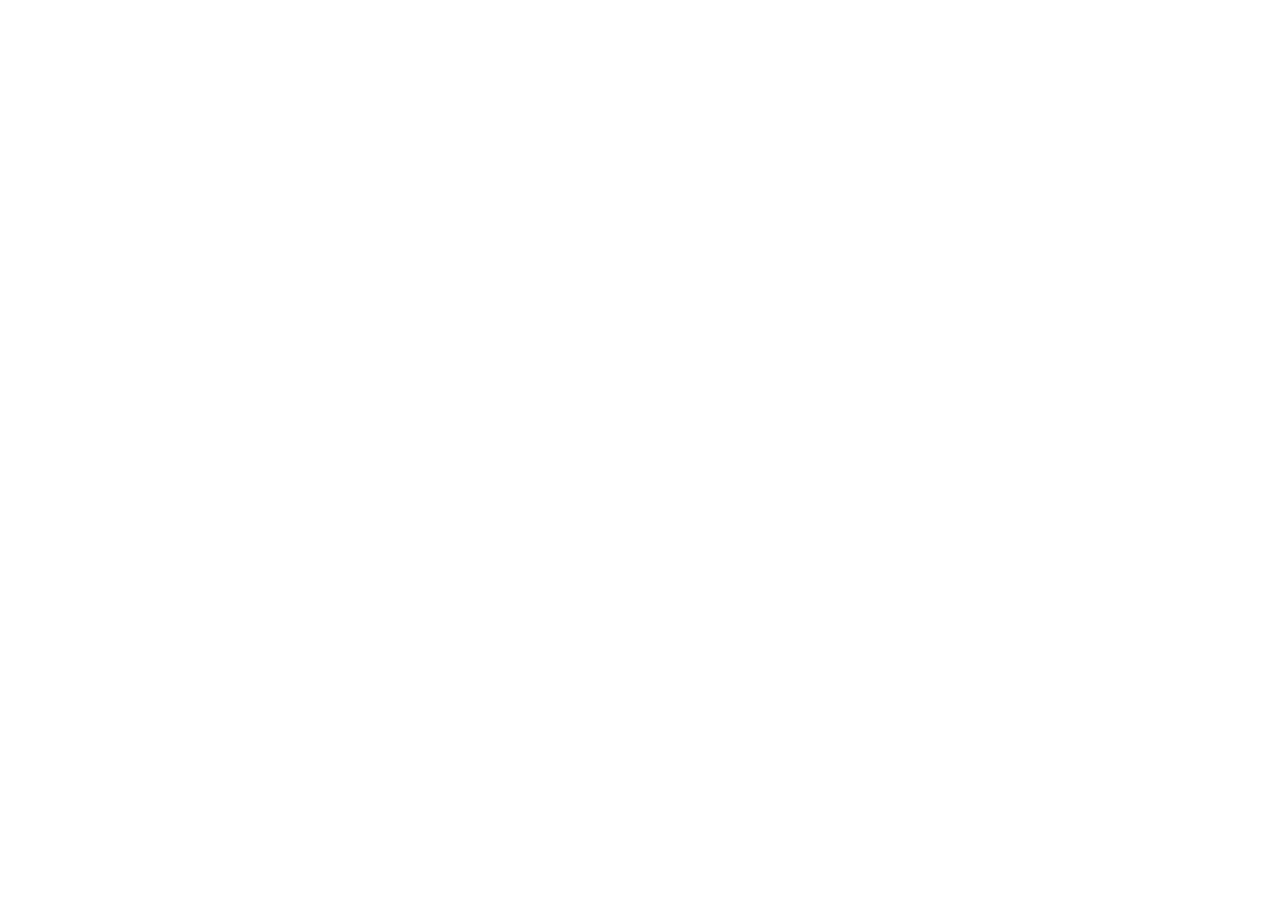
==== Elowen_03/index.html @ b869af23 "added" ====
<!doctype html>

<html lang="en">
	<head>
		<title>WRA Assignment 03</title>

		<meta charset="utf-8" />
		<meta name="viewport" content="width=device-width, initial-scale=1.0" />

		<!-- the stylesheet -->
		<link rel="stylesheet" href="css/stylesheet.css" />
	</head>

	<body>
		<!-- the empty container div-->
		<div class="container"></div>

		<!-- the javascript -->
		<script src="js/script.js"></script>
	</body>
</html>
---- Elowen_03/css/stylesheet.css ----
/* reset */
*,
*::before,
*::after {
	box-sizing: border-box;
	margin: 0;
	padding: 0;
}
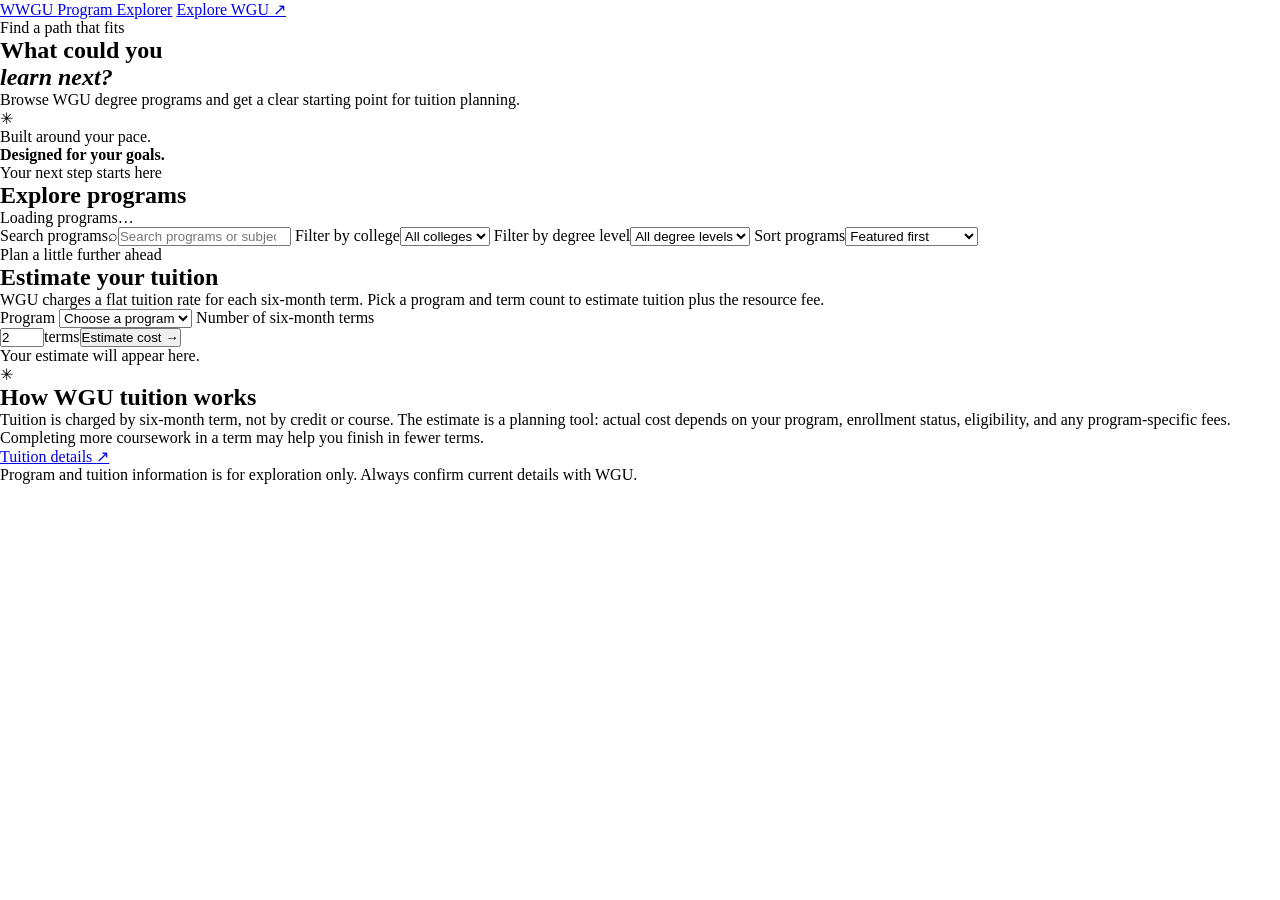
==== commit 233b46dd: "html added" ====
--- a/Elowen_03/index.html
+++ b/Elowen_03/index.html
@@ -1,21 +1,60 @@
 <!doctype html>
+<html lang="en">
+<head>
+  <meta charset="utf-8">
+  <meta name="viewport" content="width=device-width, initial-scale=1">
+  <meta name="description" content="Explore Western Governors University programs and estimate tuition by six-month term.">
+  <title>WGU Program Explorer</title>
+  <link rel="stylesheet" href="css/stylesheet.css">
+  <script src="js/script.js" defer></script>
+</head>
+<body>
+  <header class="site-header">
+    <a class="brand" href="#top" aria-label="WGU Program Explorer home"><span class="brand-mark">W</span><span>WGU <span class="brand-light">Program Explorer</span></span></a>
+    <a class="header-link" href="https://www.wgu.edu/online-degree-programs.html" target="_blank" rel="noopener">Explore WGU <span aria-hidden="true">↗</span></a>
+  </header>
 
-<html lang="en">
-	<head>
-		<title>WRA Assignment 03</title>
+  <main id="top">
+    <section class="hero">
+      <div class="hero-copy">
+        <p class="eyebrow">Find a path that fits</p>
+        <h1>What could you<br><em>learn next?</em></h1>
+        <p class="hero-intro">Browse WGU degree programs and get a clear starting point for tuition planning.</p>
+      </div>
+      <div class="hero-note"><span class="note-star" aria-hidden="true">✳</span><p>Built around your pace.<br><strong>Designed for your goals.</strong></p></div>
+    </section>
 
-		<meta charset="utf-8" />
-		<meta name="viewport" content="width=device-width, initial-scale=1.0" />
+    <section class="explorer" aria-labelledby="explorer-title">
+      <div class="section-heading">
+        <div><p class="eyebrow">Your next step starts here</p><h2 id="explorer-title">Explore programs</h2></div>
+        <p class="result-count" id="result-count" aria-live="polite">Loading programs…</p>
+      </div>
 
-		<!-- the stylesheet -->
-		<link rel="stylesheet" href="css/stylesheet.css" />
-	</head>
+      <div class="filters" role="search">
+        <label class="search-field"><span class="sr-only">Search programs</span><span class="search-icon" aria-hidden="true">⌕</span><input type="search" id="search-input" placeholder="Search programs or subjects" autocomplete="off"></label>
+        <label><span class="sr-only">Filter by college</span><select id="college-filter"><option value="all">All colleges</option></select></label>
+        <label><span class="sr-only">Filter by degree level</span><select id="level-filter"><option value="all">All degree levels</option><option value="Bachelor's">Bachelor's</option><option value="Master's">Master's</option></select></label>
+        <label><span class="sr-only">Sort programs</span><select id="sort-filter"><option value="featured">Featured first</option><option value="price-low">Tuition: low to high</option><option value="price-high">Tuition: high to low</option><option value="name">Program name</option></select></label>
+      </div>
 
-	<body>
-		<!-- the empty container div-->
-		<div class="container"></div>
+      <div id="program-list" class="program-grid" aria-live="polite"></div>
+      <div id="empty-state" class="empty-state" hidden><span aria-hidden="true">✳</span><h3>No programs match those filters</h3><p>Try a different search or choose another college.</p><button id="reset-filters" class="text-button">Clear filters</button></div>
+    </section>
 
-		<!-- the javascript -->
-		<script src="js/script.js"></script>
-	</body>
+    <section class="tuition-panel" aria-labelledby="tuition-title">
+      <div class="tuition-intro"><p class="eyebrow">Plan a little further ahead</p><h2 id="tuition-title">Estimate your tuition</h2><p>WGU charges a flat tuition rate for each six-month term. Pick a program and term count to estimate tuition plus the resource fee.</p></div>
+      <form id="estimate-form" class="estimate-form">
+        <label for="program-select">Program</label>
+        <select id="program-select" required><option value="">Choose a program</option></select>
+        <label for="term-count">Number of six-month terms</label>
+        <div class="term-row"><input id="term-count" type="number" min="1" max="12" value="2" required><span>terms</span><button type="submit" class="estimate-button">Estimate cost <span aria-hidden="true">→</span></button></div>
+        <div id="estimate-result" class="estimate-result" aria-live="polite"><span class="estimate-placeholder">Your estimate will appear here.</span></div>
+      </form>
+    </section>
+
+    <section class="how-it-works"><span class="how-icon" aria-hidden="true">✳</span><div><h2>How WGU tuition works</h2><p>Tuition is charged by six-month term, not by credit or course. The estimate is a planning tool: actual cost depends on your program, enrollment status, eligibility, and any program-specific fees. Completing more coursework in a term may help you finish in fewer terms.</p></div><a href="https://www.wgu.edu/financial-aid-tuition.html" target="_blank" rel="noopener">Tuition details <span aria-hidden="true">↗</span></a></section>
+  </main>
+
+  <footer><p>Program and tuition information is for exploration only. Always confirm current details with WGU.</p><p id="data-updated"></p></footer>
+</body>
 </html>
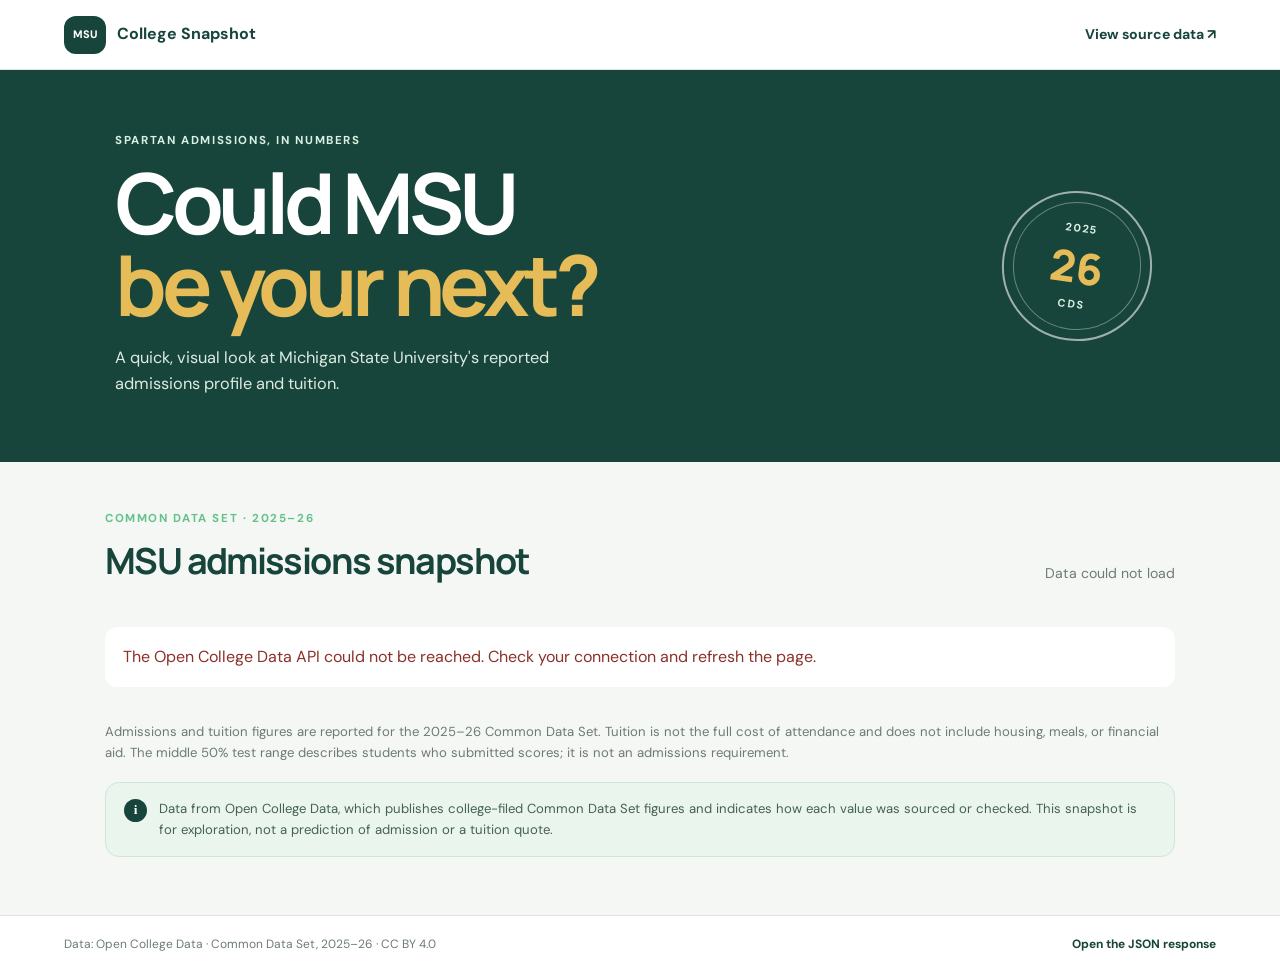
==== commit a6a2dda9: "assign 3 code" ====
--- a/Elowen_03/index.html
+++ b/Elowen_03/index.html
@@ -3,58 +3,83 @@
 <head>
   <meta charset="utf-8">
   <meta name="viewport" content="width=device-width, initial-scale=1">
-  <meta name="description" content="Explore Western Governors University programs and estimate tuition by six-month term.">
-  <title>WGU Program Explorer</title>
+  <meta name="description" content="Explore Michigan State University's latest college admissions and tuition data.">
+  <title>MSU Admissions Snapshot</title>
   <link rel="stylesheet" href="css/stylesheet.css">
   <script src="js/script.js" defer></script>
 </head>
 <body>
   <header class="site-header">
-    <a class="brand" href="#top" aria-label="WGU Program Explorer home"><span class="brand-mark">W</span><span>WGU <span class="brand-light">Program Explorer</span></span></a>
-    <a class="header-link" href="https://www.wgu.edu/online-degree-programs.html" target="_blank" rel="noopener">Explore WGU <span aria-hidden="true">↗</span></a>
+    <a class="brand" href="#top">
+      <span class="brand-mark" aria-hidden="true">MSU</span>
+      <span>College Snapshot</span>
+    </a>
+    <a
+      class="source-link"
+      href="https://opencollegedata.org/colleges/michigan-state-university/"
+      target="_blank"
+      rel="noopener"
+    >
+      View source data <span aria-hidden="true">↗</span>
+    </a>
   </header>
 
   <main id="top">
     <section class="hero">
-      <div class="hero-copy">
-        <p class="eyebrow">Find a path that fits</p>
-        <h1>What could you<br><em>learn next?</em></h1>
-        <p class="hero-intro">Browse WGU degree programs and get a clear starting point for tuition planning.</p>
+      <p class="eyebrow">Spartan admissions, in numbers</p>
+      <h1>Could MSU<br><em>be your next?</em></h1>
+      <p class="intro">
+        A quick, visual look at Michigan State University's reported admissions
+        profile and tuition.
+      </p>
+      <div class="hero-stamp" aria-hidden="true">
+        <span>2025</span>
+        <strong>26</strong>
+        <span>CDS</span>
       </div>
-      <div class="hero-note"><span class="note-star" aria-hidden="true">✳</span><p>Built around your pace.<br><strong>Designed for your goals.</strong></p></div>
     </section>
 
-    <section class="explorer" aria-labelledby="explorer-title">
+    <section class="snapshot" aria-labelledby="snapshot-heading">
       <div class="section-heading">
-        <div><p class="eyebrow">Your next step starts here</p><h2 id="explorer-title">Explore programs</h2></div>
-        <p class="result-count" id="result-count" aria-live="polite">Loading programs…</p>
+        <div>
+          <p class="eyebrow">Common Data Set · 2025–26</p>
+          <h2 id="snapshot-heading">MSU admissions snapshot</h2>
+        </div>
+        <p id="status" class="status" aria-live="polite">Loading data…</p>
       </div>
 
-      <div class="filters" role="search">
-        <label class="search-field"><span class="sr-only">Search programs</span><span class="search-icon" aria-hidden="true">⌕</span><input type="search" id="search-input" placeholder="Search programs or subjects" autocomplete="off"></label>
-        <label><span class="sr-only">Filter by college</span><select id="college-filter"><option value="all">All colleges</option></select></label>
-        <label><span class="sr-only">Filter by degree level</span><select id="level-filter"><option value="all">All degree levels</option><option value="Bachelor's">Bachelor's</option><option value="Master's">Master's</option></select></label>
-        <label><span class="sr-only">Sort programs</span><select id="sort-filter"><option value="featured">Featured first</option><option value="price-low">Tuition: low to high</option><option value="price-high">Tuition: high to low</option><option value="name">Program name</option></select></label>
-      </div>
+      <div id="stats-grid" class="stats-grid" aria-live="polite"></div>
 
-      <div id="program-list" class="program-grid" aria-live="polite"></div>
-      <div id="empty-state" class="empty-state" hidden><span aria-hidden="true">✳</span><h3>No programs match those filters</h3><p>Try a different search or choose another college.</p><button id="reset-filters" class="text-button">Clear filters</button></div>
+      <p class="data-note">
+        Admissions and tuition figures are reported for the 2025–26 Common Data
+        Set. Tuition is not the full cost of attendance and does not include
+        housing, meals, or financial aid. The middle 50% test range describes
+        students who submitted scores; it is not an admissions requirement.
+      </p>
+
+      <aside class="source-note">
+        <span class="source-icon" aria-hidden="true">i</span>
+        <p>
+          Data from Open College Data, which publishes college-filed Common Data
+          Set figures and indicates how each value was sourced or checked. This
+          snapshot is for exploration, not a prediction of admission or a
+          tuition quote.
+        </p>
+      </aside>
     </section>
-
-    <section class="tuition-panel" aria-labelledby="tuition-title">
-      <div class="tuition-intro"><p class="eyebrow">Plan a little further ahead</p><h2 id="tuition-title">Estimate your tuition</h2><p>WGU charges a flat tuition rate for each six-month term. Pick a program and term count to estimate tuition plus the resource fee.</p></div>
-      <form id="estimate-form" class="estimate-form">
-        <label for="program-select">Program</label>
-        <select id="program-select" required><option value="">Choose a program</option></select>
-        <label for="term-count">Number of six-month terms</label>
-        <div class="term-row"><input id="term-count" type="number" min="1" max="12" value="2" required><span>terms</span><button type="submit" class="estimate-button">Estimate cost <span aria-hidden="true">→</span></button></div>
-        <div id="estimate-result" class="estimate-result" aria-live="polite"><span class="estimate-placeholder">Your estimate will appear here.</span></div>
-      </form>
-    </section>
-
-    <section class="how-it-works"><span class="how-icon" aria-hidden="true">✳</span><div><h2>How WGU tuition works</h2><p>Tuition is charged by six-month term, not by credit or course. The estimate is a planning tool: actual cost depends on your program, enrollment status, eligibility, and any program-specific fees. Completing more coursework in a term may help you finish in fewer terms.</p></div><a href="https://www.wgu.edu/financial-aid-tuition.html" target="_blank" rel="noopener">Tuition details <span aria-hidden="true">↗</span></a></section>
   </main>
 
-  <footer><p>Program and tuition information is for exploration only. Always confirm current details with WGU.</p><p id="data-updated"></p></footer>
+  <footer>
+    <p>Data: Open College Data · Common Data Set, 2025–26 · CC BY 4.0</p>
+    <p>
+      <a
+        href="https://opencollegedata.org/colleges/michigan-state-university/2025-26.json"
+        target="_blank"
+        rel="noopener"
+      >
+        Open the JSON response
+      </a>
+    </p>
+  </footer>
 </body>
 </html>
--- a/Elowen_03/css/stylesheet.css
+++ b/Elowen_03/css/stylesheet.css
@@ -1,8 +1,347 @@
-/* reset */
-*,
-*::before,
-*::after {
-	box-sizing: border-box;
-	margin: 0;
-	padding: 0;
+@import url('https://fonts.googleapis.com/css2?family=DM+Sans:wght@400;500;600;700&family=Manrope:wght@500;600;700;800&display=swap');
+
+:root {
+  --green: #18453b;
+  --green-bright: #65c18c;
+  --mint: #d9f0e2;
+  --gold: #e6bc58;
+  --ink: #25352f;
+  --muted: #6d7b75;
+  --line: #dce6df;
+  --paper: #ffffff;
+  --background: #f4f7f4;
+}
+
+* {
+  box-sizing: border-box;
+}
+
+body {
+  margin: 0;
+  background: var(--background);
+  color: var(--ink);
+  font-family: 'DM Sans', Arial, sans-serif;
+  line-height: 1.55;
+}
+
+.site-header {
+  min-height: 70px;
+  padding: 12px max(5vw, 22px);
+  display: flex;
+  align-items: center;
+  justify-content: space-between;
+  gap: 20px;
+  background: var(--paper);
+  border-bottom: 1px solid var(--line);
+}
+
+.brand {
+  display: flex;
+  align-items: center;
+  gap: 11px;
+  color: var(--green);
+  font-weight: 700;
+  text-decoration: none;
+}
+
+.brand-mark {
+  display: grid;
+  width: 42px;
+  height: 38px;
+  place-items: center;
+  border-radius: 12px;
+  background: var(--green);
+  color: white;
+  font-size: 0.68rem;
+  font-weight: 800;
+}
+
+.source-link,
+footer a {
+  color: var(--green);
+  font-size: 0.88rem;
+  font-weight: 700;
+  text-decoration: none;
+}
+
+.hero {
+  min-height: 330px;
+  position: relative;
+  overflow: hidden;
+  padding: 62px max(9vw, 25px) 66px;
+  background: var(--green);
+  color: white;
+}
+
+.eyebrow {
+  margin: 0 0 11px;
+  color: var(--green-bright);
+  font-size: 0.72rem;
+  font-weight: 700;
+  letter-spacing: 0.14em;
+  text-transform: uppercase;
+}
+
+.hero .eyebrow {
+  color: var(--mint);
+}
+
+h1,
+h2,
+h3 {
+  font-family: Manrope, 'DM Sans', sans-serif;
+}
+
+.hero h1 {
+  margin: 0;
+  font-size: clamp(3rem, 8vw, 5.25rem);
+  letter-spacing: -0.065em;
+  line-height: 0.98;
+}
+
+.hero h1 em {
+  color: var(--gold);
+  font-style: normal;
+}
+
+.intro {
+  max-width: 465px;
+  margin: 20px 0 0;
+  color: #dcebe2;
+  font-size: 1.02rem;
+}
+
+.hero-stamp {
+  width: 150px;
+  height: 150px;
+  position: absolute;
+  top: 50%;
+  right: max(10vw, 45px);
+  transform: translateY(-50%) rotate(8deg);
+  display: flex;
+  align-items: center;
+  justify-content: center;
+  flex-direction: column;
+  border: 2px solid rgba(255, 255, 255, 0.58);
+  border-radius: 50%;
+  color: var(--mint);
+  line-height: 1;
+}
+
+.hero-stamp::before {
+  content: '';
+  position: absolute;
+  inset: 9px;
+  border: 1px solid rgba(255, 255, 255, 0.35);
+  border-radius: 50%;
+}
+
+.hero-stamp span {
+  font-size: 0.68rem;
+  font-weight: 700;
+  letter-spacing: 0.16em;
+}
+
+.hero-stamp strong {
+  margin: 3px 0;
+  color: var(--gold);
+  font: 800 2.7rem Manrope, sans-serif;
+}
+
+.snapshot {
+  max-width: 1120px;
+  margin: auto;
+  padding: 48px 25px 58px;
+}
+
+.section-heading {
+  display: flex;
+  align-items: end;
+  justify-content: space-between;
+  gap: 20px;
+  margin-bottom: 22px;
+}
+
+.section-heading .eyebrow {
+  margin-bottom: 5px;
+}
+
+h2 {
+  margin: 0;
+  color: var(--green);
+  font-size: clamp(1.65rem, 4vw, 2.25rem);
+  letter-spacing: -0.045em;
+}
+
+.status {
+  margin: 0 0 4px;
+  color: var(--muted);
+  font-size: 0.88rem;
+}
+
+.stats-grid {
+  display: grid;
+  grid-template-columns: repeat(3, minmax(0, 1fr));
+  gap: 14px;
+}
+
+.stat-card {
+  min-height: 157px;
+  padding: 20px;
+  border: 1px solid var(--line);
+  border-radius: 16px;
+  background: var(--paper);
+}
+
+.stat-label {
+  margin: 0;
+  color: var(--muted);
+  font-size: 0.82rem;
+  font-weight: 600;
+}
+
+.stat-value {
+  margin: 12px 0 5px;
+  color: var(--green);
+  font: 800 clamp(1.65rem, 3vw, 2.25rem) Manrope, sans-serif;
+  letter-spacing: -0.05em;
+  line-height: 1.1;
+}
+
+.stat-detail {
+  margin: 0;
+  color: var(--muted);
+  font-size: 0.77rem;
+}
+
+.data-note {
+  margin: 19px 0;
+  color: var(--muted);
+  font-size: 0.82rem;
+}
+
+.source-note {
+  display: flex;
+  align-items: flex-start;
+  gap: 12px;
+  padding: 16px 18px;
+  border: 1px solid #d1e5d6;
+  border-radius: 14px;
+  background: #eaf5ed;
+}
+
+.source-icon {
+  flex: none;
+  width: 23px;
+  height: 23px;
+  display: grid;
+  place-items: center;
+  border-radius: 50%;
+  background: var(--green);
+  color: white;
+  font-family: Georgia, serif;
+  font-size: 0.84rem;
+  font-weight: 700;
+}
+
+.source-note p {
+  margin: 0;
+  color: #456156;
+  font-size: 0.82rem;
+}
+
+.error-message {
+  grid-column: 1 / -1;
+  padding: 18px;
+  border-radius: 12px;
+  background: white;
+  color: #8a3029;
+}
+
+footer {
+  padding: 19px max(5vw, 22px);
+  display: flex;
+  justify-content: space-between;
+  gap: 20px;
+  border-top: 1px solid var(--line);
+  background: white;
+  color: var(--muted);
+  font-size: 0.75rem;
+}
+
+footer p {
+  margin: 0;
+}
+
+footer a {
+  font-size: inherit;
+}
+
+@media (max-width: 720px) {
+  .hero-stamp {
+    width: 112px;
+    height: 112px;
+    right: 28px;
+    opacity: 0.8;
+  }
+
+  .hero-stamp strong {
+    font-size: 2rem;
+  }
+
+  .stats-grid {
+    grid-template-columns: repeat(2, minmax(0, 1fr));
+  }
+}
+
+@media (max-width: 520px) {
+  .site-header {
+    align-items: flex-start;
+  }
+
+  .source-link {
+    max-width: 115px;
+    text-align: right;
+  }
+
+  .hero {
+    min-height: 310px;
+    padding-top: 52px;
+  }
+
+  .hero-stamp {
+    top: auto;
+    right: 23px;
+    bottom: 22px;
+    transform: rotate(8deg);
+    width: 82px;
+    height: 82px;
+  }
+
+  .hero-stamp span {
+    font-size: 0.52rem;
+  }
+
+  .hero-stamp strong {
+    font-size: 1.5rem;
+  }
+
+  .section-heading {
+    align-items: flex-start;
+    flex-direction: column;
+    gap: 8px;
+  }
+
+  .stats-grid {
+    grid-template-columns: 1fr;
+  }
+
+  .stat-card {
+    min-height: 135px;
+  }
+
+  footer {
+    flex-direction: column;
+    gap: 6px;
+  }
 }
